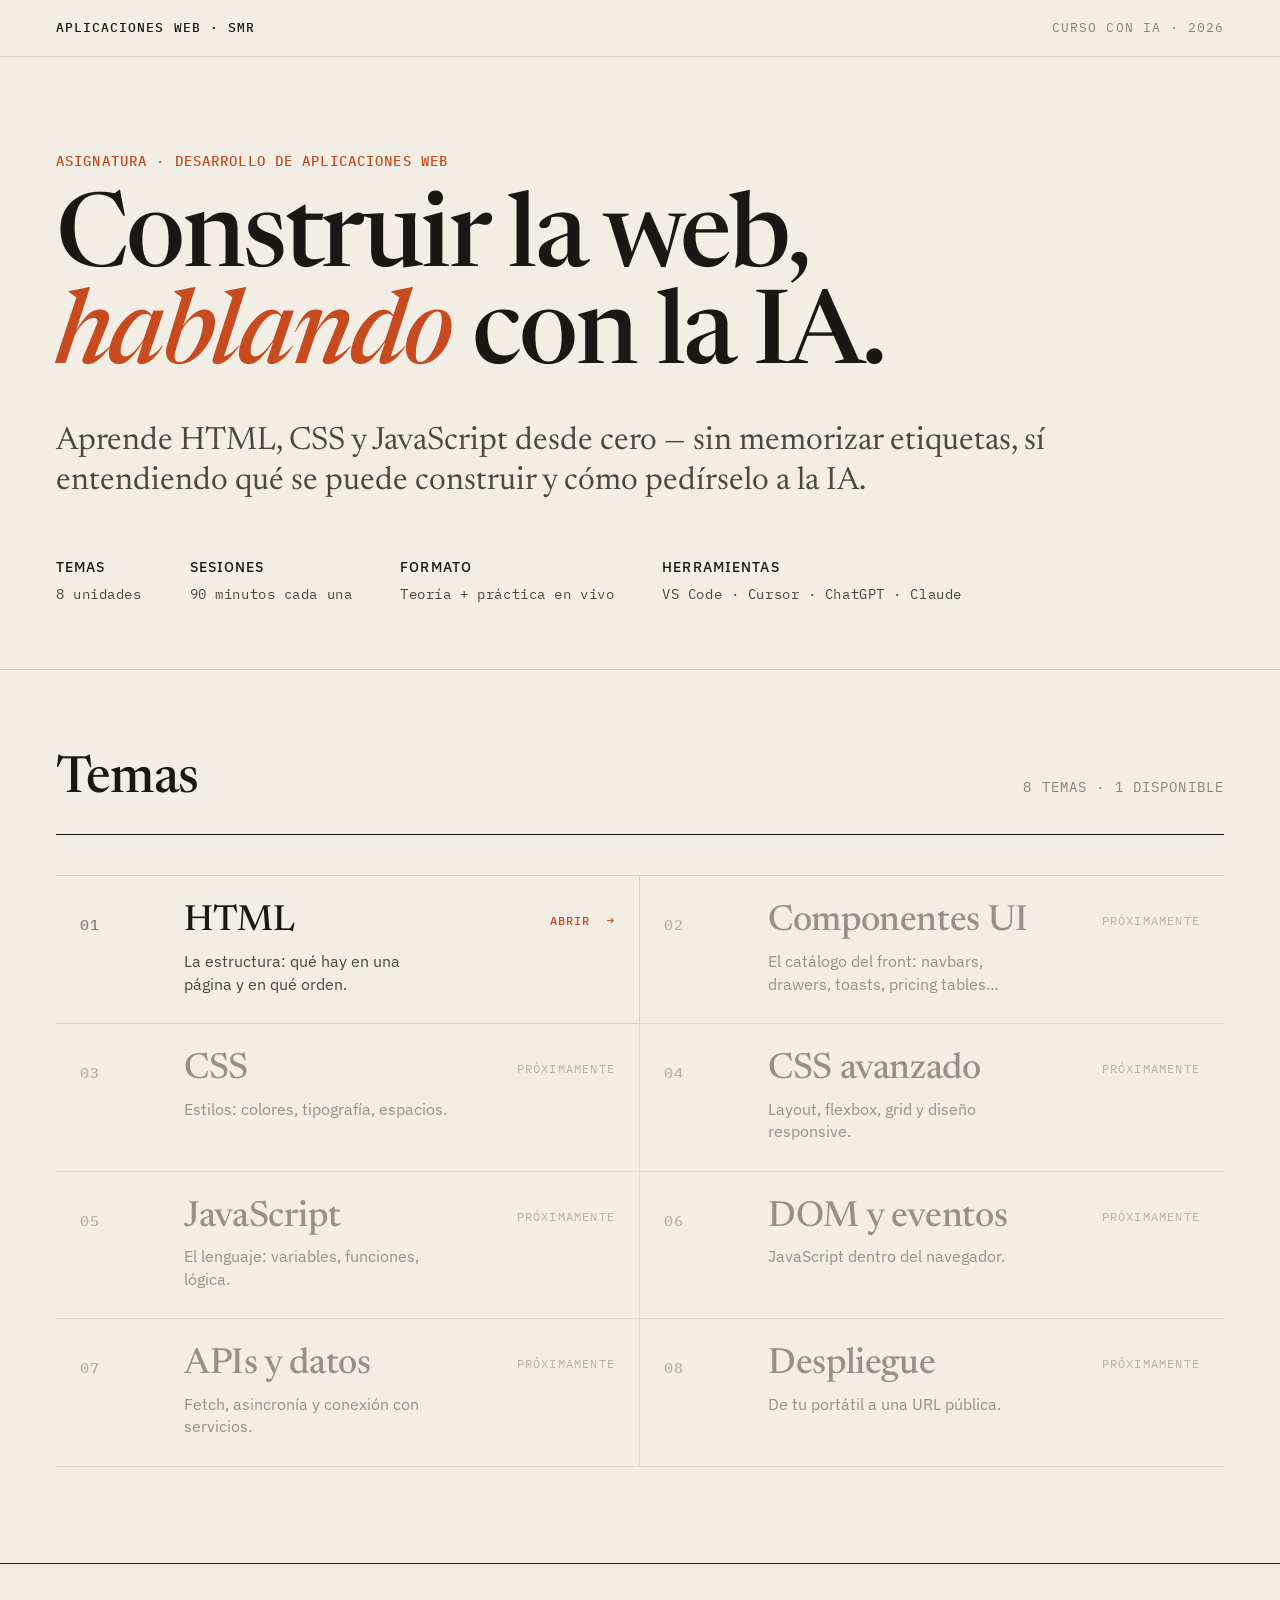
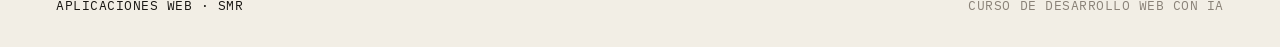
==== index.html @ 37f5042d "index.html" ====
<!DOCTYPE html>
<html lang="es">
<head>
<meta charset="UTF-8">
<meta name="viewport" content="width=device-width, initial-scale=1">
<title>Aplicaciones web · SMR — Curso con IA</title>
<link rel="preconnect" href="https://fonts.googleapis.com">
<link rel="preconnect" href="https://fonts.gstatic.com" crossorigin>
<link href="https://fonts.googleapis.com/css2?family=Newsreader:ital,opsz,wght@0,6..72,400;0,6..72,500;0,6..72,600;1,6..72,400&family=IBM+Plex+Sans:wght@300;400;500;600;700&family=IBM+Plex+Mono:wght@400;500;600&display=swap" rel="stylesheet">
<style>
  :root{
    --bg:#F2EEE5;
    --bg-2:#E8E3D6;
    --ink:#1A1814;
    --ink-2:#4A4640;
    --ink-3:#8A8278;
    --rule:#D4CFC2;
    --accent:#C84A1F;
    --accent-soft:#E8956A;
    --serif: "Newsreader", Georgia, serif;
    --sans: "IBM Plex Sans", system-ui, sans-serif;
    --mono: "IBM Plex Mono", Menlo, monospace;
  }

  *{ box-sizing:border-box; }
  html,body{ margin:0; padding:0; background: var(--bg); color: var(--ink); }
  body{ font-family: var(--sans); font-size: 18px; line-height: 1.5; }

  /* ===== Top bar ===== */
  .topbar{
    border-bottom: 1px solid var(--rule);
    padding: 18px 56px;
    display:flex; justify-content:space-between; align-items:center;
    font-family: var(--mono);
    font-size: 13px;
    text-transform: uppercase;
    letter-spacing: .08em;
    color: var(--ink-3);
  }
  .topbar .left{ color: var(--ink); font-weight: 500; }

  /* ===== Hero ===== */
  .hero{
    padding: 96px 56px 64px;
    border-bottom: 1px solid var(--rule);
    max-width: 1400px;
  }
  .hero .eyebrow{
    font-family: var(--mono);
    font-size: 14px;
    color: var(--accent);
    letter-spacing: .08em;
    text-transform: uppercase;
    margin: 0 0 24px;
    font-weight: 500;
  }
  .hero h1{
    font-family: var(--serif);
    font-weight: 500;
    font-size: clamp(56px, 8vw, 120px);
    line-height: .95;
    letter-spacing: -.025em;
    margin: 0 0 32px;
    text-wrap: balance;
  }
  .hero h1 em{ font-style: italic; color: var(--accent); font-weight: 500; }
  .hero p{
    font-family: var(--serif);
    font-size: clamp(24px, 2.5vw, 36px);
    line-height: 1.25;
    color: var(--ink-2);
    margin: 0;
    max-width: 1100px;
    font-weight: 400;
    text-wrap: pretty;
  }
  .hero .meta-line{
    margin-top: 56px;
    display:flex; gap: 48px; flex-wrap: wrap;
    font-family: var(--mono);
    font-size: 14px;
    color: var(--ink-2);
    letter-spacing: .04em;
  }
  .hero .meta-line span b{
    display:block;
    font-family: var(--sans);
    color: var(--ink);
    font-weight: 500;
    font-size: 14px;
    text-transform: uppercase;
    letter-spacing: .08em;
    margin-bottom: 6px;
  }

  /* ===== Section heading ===== */
  .section{
    padding: 72px 56px 96px;
  }
  .section-head{
    display:flex; justify-content:space-between; align-items:baseline;
    border-bottom: 1px solid var(--ink);
    padding-bottom: 16px;
    margin-bottom: 40px;
  }
  .section-head h2{
    font-family: var(--serif);
    font-size: clamp(36px, 4vw, 56px);
    margin: 0;
    font-weight: 500;
    letter-spacing: -.015em;
  }
  .section-head .count{
    font-family: var(--mono);
    font-size: 14px;
    color: var(--ink-3);
    text-transform: uppercase;
    letter-spacing: .08em;
  }

  /* ===== Tema grid ===== */
  .temas{
    display:grid;
    grid-template-columns: repeat(2, 1fr);
    gap: 0;
    border-top: 1px solid var(--rule);
  }
  @media (max-width: 720px){
    .temas{ grid-template-columns: 1fr; }
  }
  .tema{
    display: grid;
    grid-template-columns: 80px 1fr 140px;
    gap: 24px;
    align-items: baseline;
    padding: 28px 24px;
    border-bottom: 1px solid var(--rule);
    border-right: 1px solid var(--rule);
    color: var(--ink);
    text-decoration: none;
    transition: background .15s ease;
    position: relative;
  }
  .tema:nth-child(2n){ border-right: none; }
  @media (max-width: 720px){
    .tema:nth-child(2n){ border-right: none; }
    .tema{ border-right: none; }
  }

  .tema .num{
    font-family: var(--mono);
    font-size: 15px;
    color: var(--ink-3);
    letter-spacing: .04em;
    font-weight: 500;
  }
  .tema .body .name{
    font-family: var(--serif);
    font-size: 36px;
    line-height: 1.05;
    color: var(--ink);
    font-weight: 500;
    letter-spacing: -.01em;
    margin: 0 0 8px;
    display: block;
  }
  .tema .body .desc{
    font-family: var(--sans);
    font-size: 16px;
    color: var(--ink-2);
    line-height: 1.4;
    margin: 0;
  }
  .tema .status{
    font-family: var(--mono);
    font-size: 12px;
    text-transform: uppercase;
    letter-spacing: .1em;
    color: var(--ink-3);
    text-align: right;
    align-self: start;
    padding-top: 8px;
  }

  /* Available tema */
  .tema.ready{ background: var(--bg); cursor: pointer; }
  .tema.ready:hover{ background: var(--ink); color: var(--bg); }
  .tema.ready:hover .num{ color: var(--accent-soft); }
  .tema.ready:hover .body .name{ color: var(--bg); }
  .tema.ready:hover .body .desc{ color: #C9C2B4; }
  .tema.ready:hover .status{ color: var(--accent-soft); }
  .tema.ready:hover .arrow{ color: var(--accent-soft); transform: translateX(4px); }
  .tema.ready .status{ color: var(--accent); font-weight: 500; }
  .tema.ready .arrow{
    display: inline-block;
    margin-left: 8px;
    font-family: var(--mono);
    transition: transform .15s ease, color .15s ease;
  }

  /* Upcoming tema */
  .tema.upcoming{ opacity: .55; cursor: default; }
  .tema.upcoming .body .name{ color: var(--ink-2); }

  /* ===== Foot ===== */
  footer.foot{
    border-top: 1px solid var(--ink);
    padding: 32px 56px;
    display:flex; justify-content:space-between; align-items:center;
    font-family: var(--mono);
    font-size: 13px;
    color: var(--ink-3);
    letter-spacing: .04em;
    text-transform: uppercase;
  }
  footer.foot .left{ color: var(--ink); }

  @media (max-width: 720px){
    .topbar, .hero, .section, footer.foot{ padding-left: 24px; padding-right: 24px; }
    .hero{ padding-top: 56px; }
    .tema{ grid-template-columns: 56px 1fr; padding: 22px 16px; }
    .tema .status{ grid-column: 1 / -1; text-align: left; padding-top: 4px; padding-left: 80px; }
  }
</style>
</head>
<body>

<div class="topbar">
  <span class="left">Aplicaciones web · SMR</span>
  <span>Curso con IA · 2026</span>
</div>

<section class="hero">
  <p class="eyebrow">Asignatura · Desarrollo de aplicaciones web</p>
  <h1>Construir la web,<br><em>hablando</em> con la IA.</h1>
  <p>Aprende HTML, CSS y JavaScript desde cero — sin memorizar etiquetas, sí entendiendo qué se puede construir y cómo pedírselo a la IA.</p>
  <div class="meta-line">
    <span><b>Temas</b>8 unidades</span>
    <span><b>Sesiones</b>90 minutos cada una</span>
    <span><b>Formato</b>Teoría + práctica en vivo</span>
    <span><b>Herramientas</b>VS Code · Cursor · ChatGPT · Claude</span>
  </div>
</section>

<section class="section">
  <div class="section-head">
    <h2>Temas</h2>
    <span class="count">8 temas · 1 disponible</span>
  </div>

  <div class="temas">

    <a class="tema ready" href="Tema%201%20-%20HTML.html">
      <span class="num">01</span>
      <div class="body">
        <span class="name">HTML</span>
        <p class="desc">La estructura: qué hay en una página y en qué orden.</p>
      </div>
      <span class="status">Abrir <span class="arrow">→</span></span>
    </a>

    <div class="tema upcoming">
      <span class="num">02</span>
      <div class="body">
        <span class="name">Componentes UI</span>
        <p class="desc">El catálogo del front: navbars, drawers, toasts, pricing tables…</p>
      </div>
      <span class="status">Próximamente</span>
    </div>

    <div class="tema upcoming">
      <span class="num">03</span>
      <div class="body">
        <span class="name">CSS</span>
        <p class="desc">Estilos: colores, tipografía, espacios.</p>
      </div>
      <span class="status">Próximamente</span>
    </div>

    <div class="tema upcoming">
      <span class="num">04</span>
      <div class="body">
        <span class="name">CSS avanzado</span>
        <p class="desc">Layout, flexbox, grid y diseño responsive.</p>
      </div>
      <span class="status">Próximamente</span>
    </div>

    <div class="tema upcoming">
      <span class="num">05</span>
      <div class="body">
        <span class="name">JavaScript</span>
        <p class="desc">El lenguaje: variables, funciones, lógica.</p>
      </div>
      <span class="status">Próximamente</span>
    </div>

    <div class="tema upcoming">
      <span class="num">06</span>
      <div class="body">
        <span class="name">DOM y eventos</span>
        <p class="desc">JavaScript dentro del navegador.</p>
      </div>
      <span class="status">Próximamente</span>
    </div>

    <div class="tema upcoming">
      <span class="num">07</span>
      <div class="body">
        <span class="name">APIs y datos</span>
        <p class="desc">Fetch, asincronía y conexión con servicios.</p>
      </div>
      <span class="status">Próximamente</span>
    </div>

    <div class="tema upcoming">
      <span class="num">08</span>
      <div class="body">
        <span class="name">Despliegue</span>
        <p class="desc">De tu portátil a una URL pública.</p>
      </div>
      <span class="status">Próximamente</span>
    </div>

  </div>
</section>

<footer class="foot">
  <span class="left">Aplicaciones web · SMR</span>
  <span>Curso de desarrollo web con IA</span>
</footer>

</body>
</html>
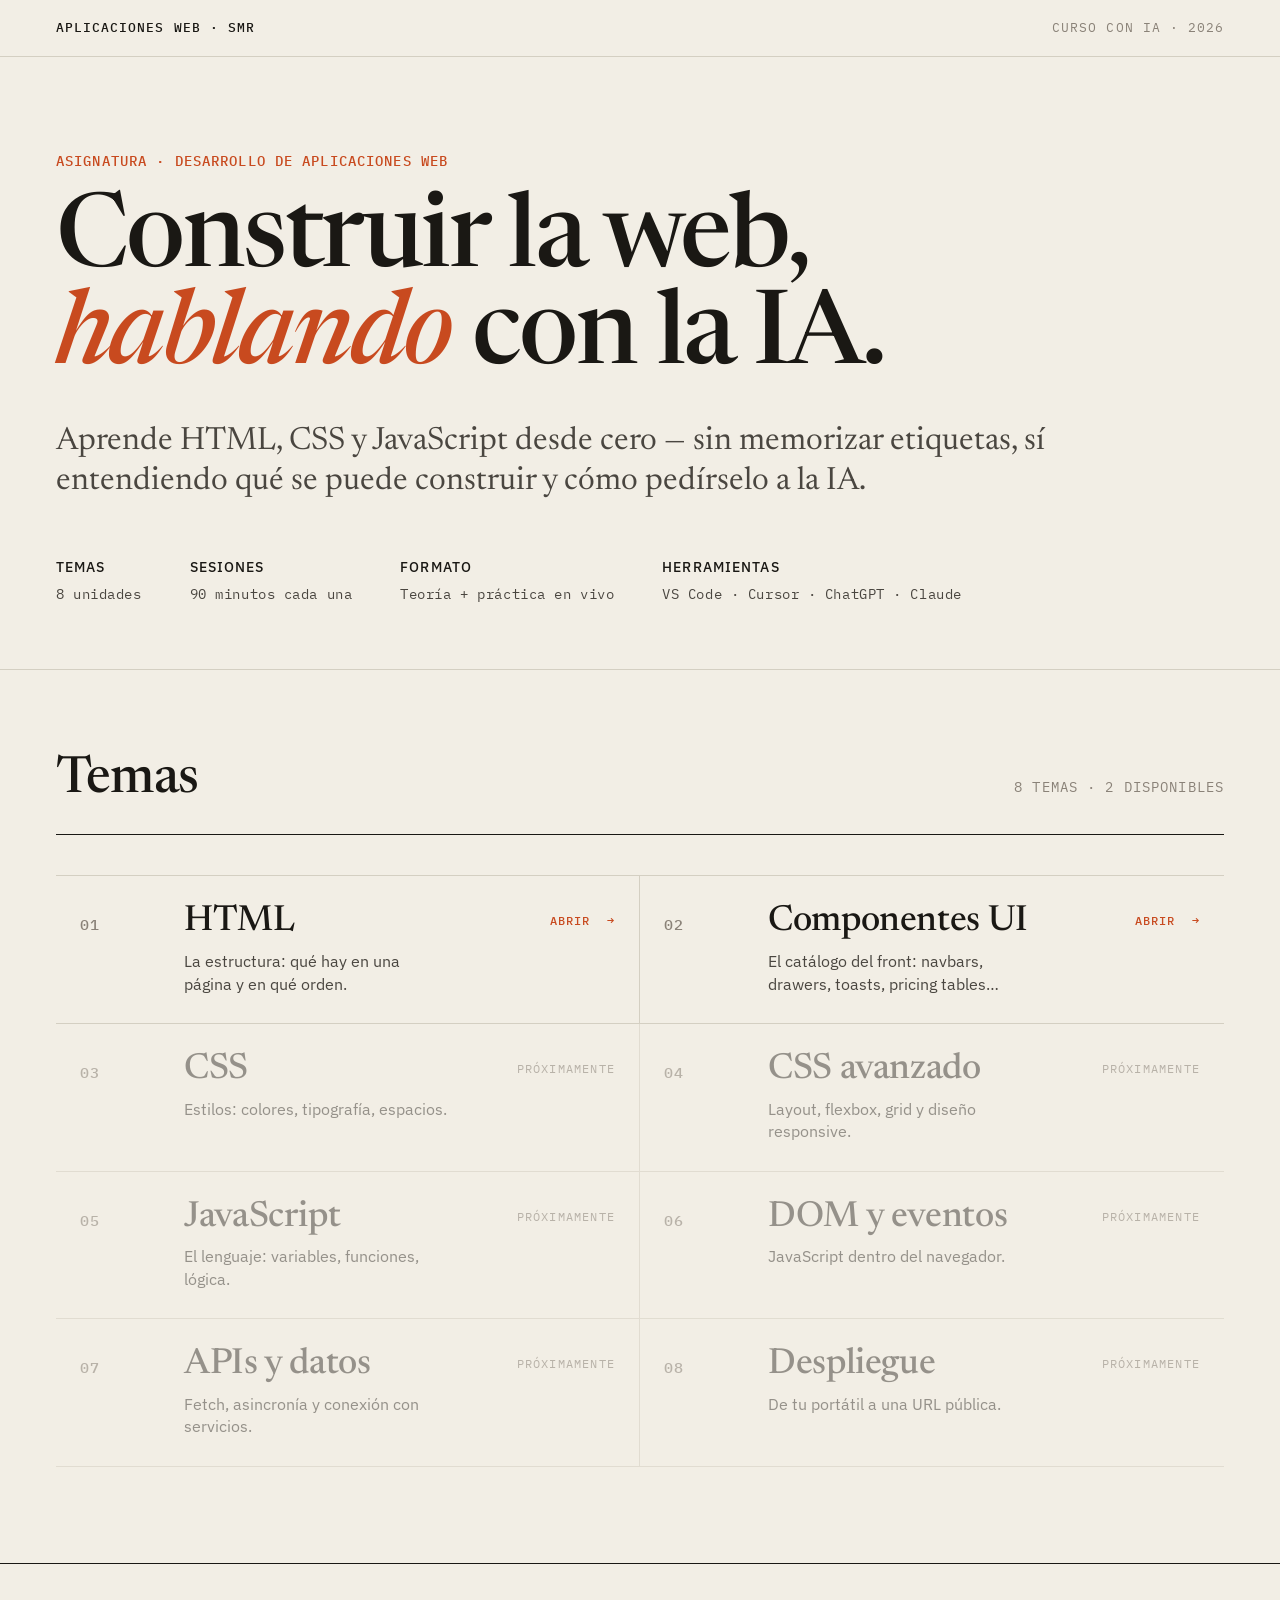
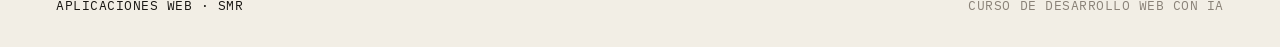
==== commit 6c737dd4: "Tema 2" ====
--- a/index.html
+++ b/index.html
@@ -245,7 +245,7 @@
 <section class="section">
   <div class="section-head">
     <h2>Temas</h2>
-    <span class="count">8 temas · 1 disponible</span>
+    <span class="count">8 temas · 2 disponibles</span>
   </div>
 
   <div class="temas">
@@ -259,14 +259,14 @@
       <span class="status">Abrir <span class="arrow">→</span></span>
     </a>
 
-    <div class="tema upcoming">
+    <a class="tema ready" href="Tema%202%20-%20Componentes%20UI.html">
       <span class="num">02</span>
       <div class="body">
         <span class="name">Componentes UI</span>
         <p class="desc">El catálogo del front: navbars, drawers, toasts, pricing tables…</p>
       </div>
-      <span class="status">Próximamente</span>
-    </div>
+      <span class="status">Abrir <span class="arrow">→</span></span>
+    </a>
 
     <div class="tema upcoming">
       <span class="num">03</span>
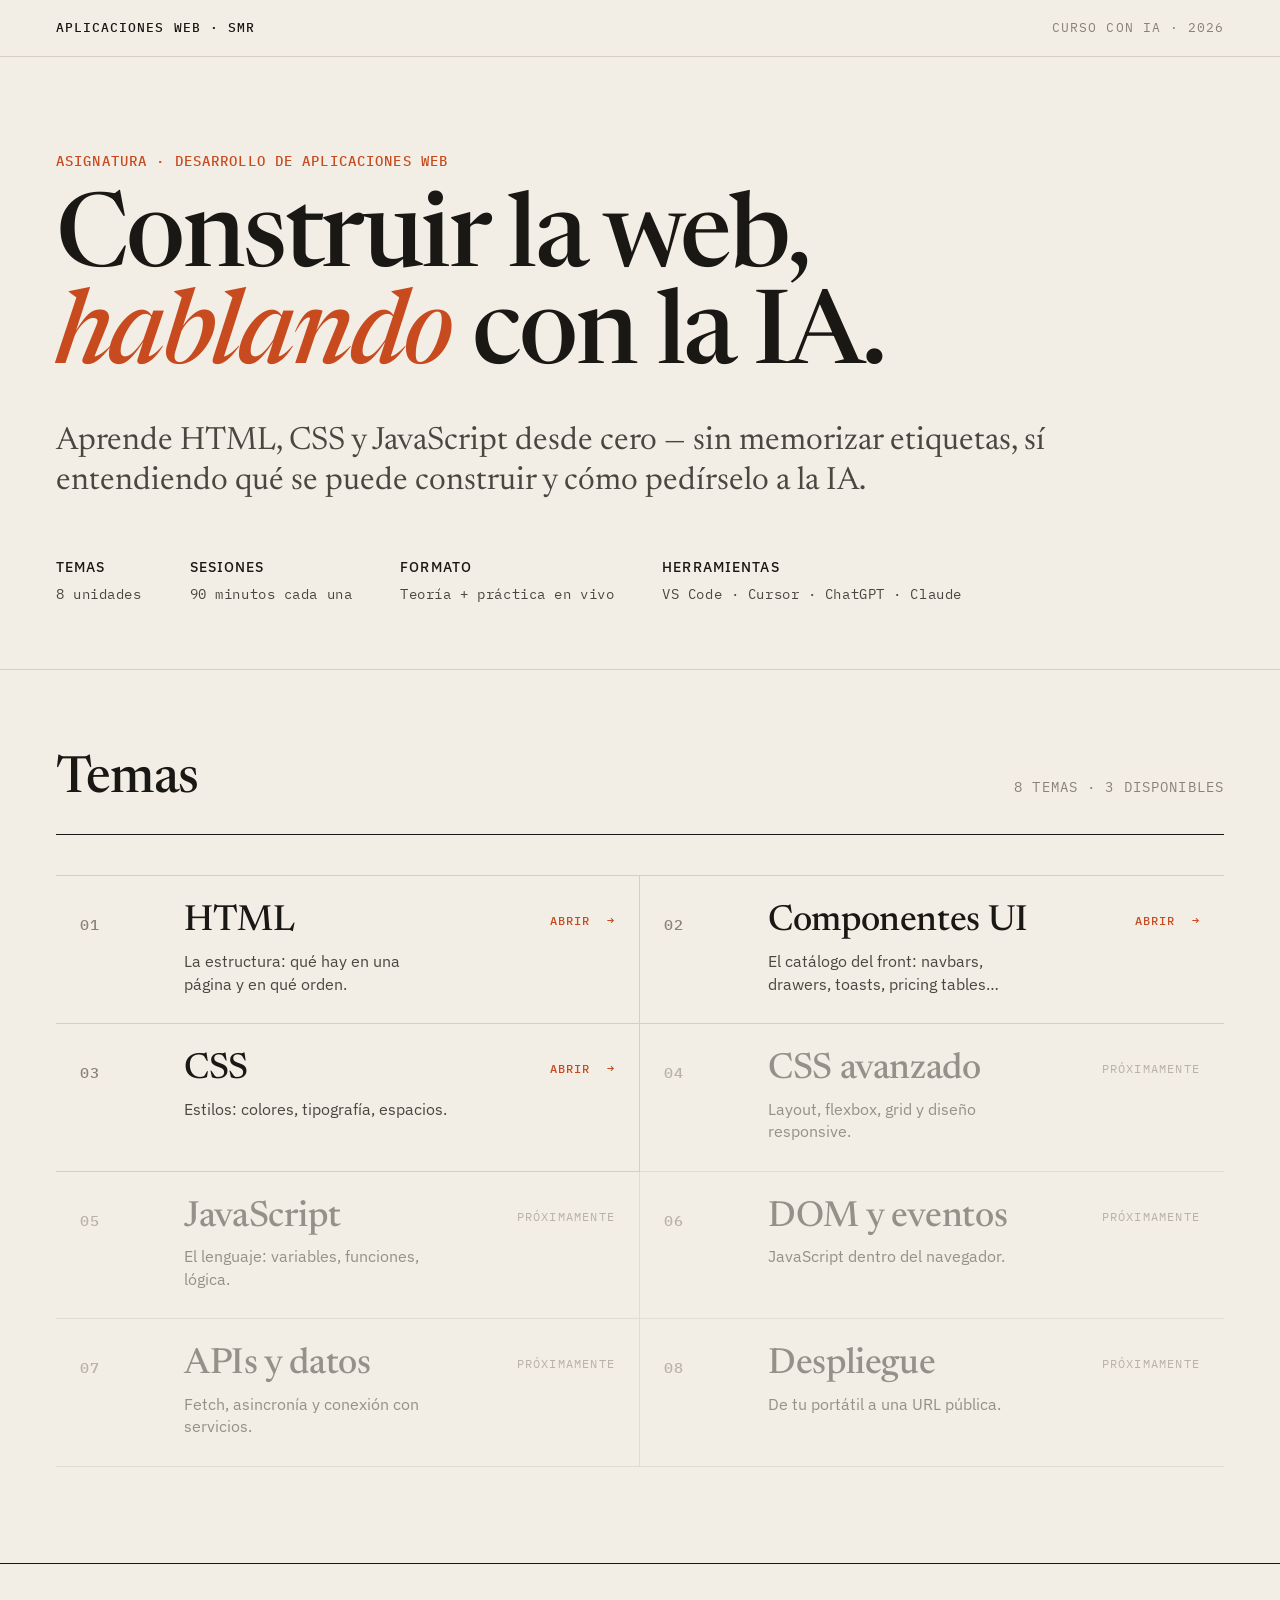
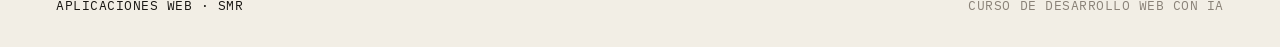
==== commit 2ec58890: "Tema 3" ====
--- a/index.html
+++ b/index.html
@@ -245,7 +245,7 @@
 <section class="section">
   <div class="section-head">
     <h2>Temas</h2>
-    <span class="count">8 temas · 2 disponibles</span>
+    <span class="count">8 temas · 3 disponibles</span>
   </div>
 
   <div class="temas">
@@ -268,14 +268,14 @@
       <span class="status">Abrir <span class="arrow">→</span></span>
     </a>
 
-    <div class="tema upcoming">
+    <a class="tema ready" href="Tema%203%20-%20CSS.html">
       <span class="num">03</span>
       <div class="body">
         <span class="name">CSS</span>
         <p class="desc">Estilos: colores, tipografía, espacios.</p>
       </div>
-      <span class="status">Próximamente</span>
-    </div>
+      <span class="status">Abrir <span class="arrow">→</span></span>
+    </a>
 
     <div class="tema upcoming">
       <span class="num">04</span>
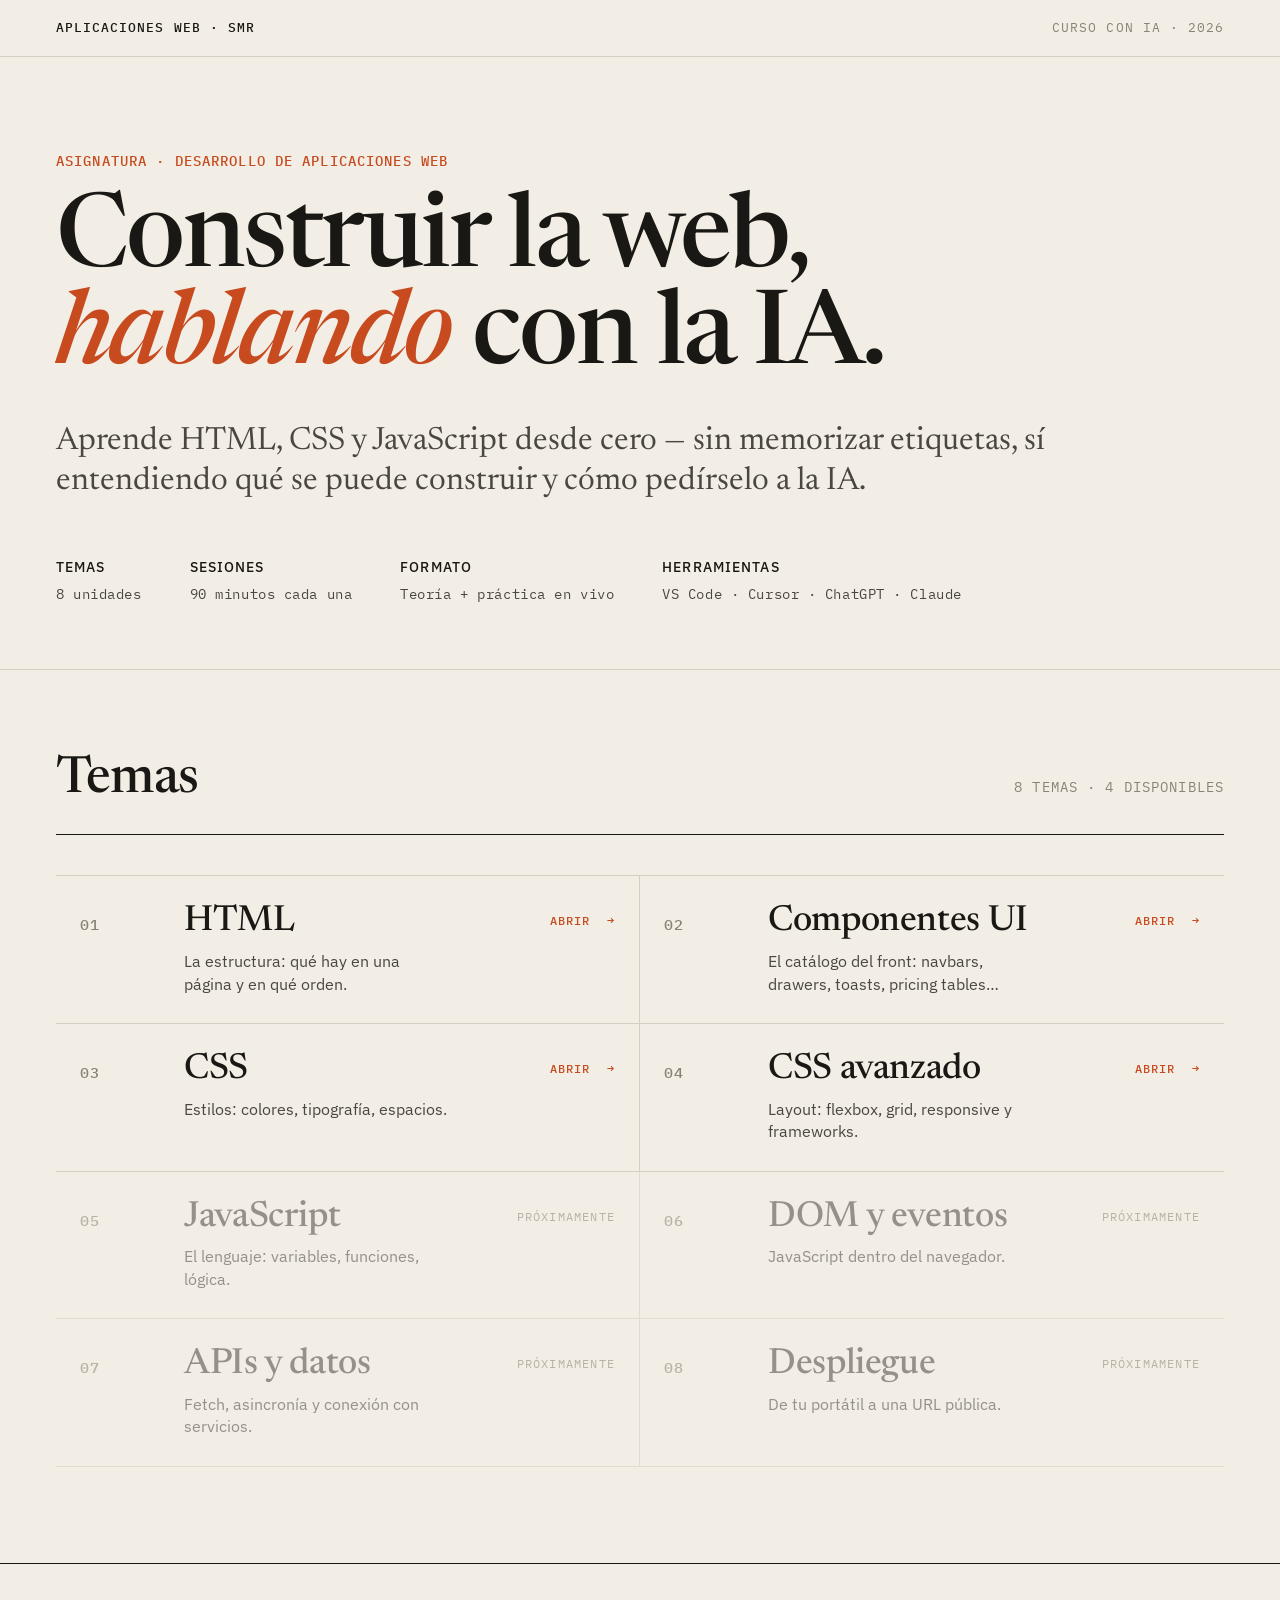
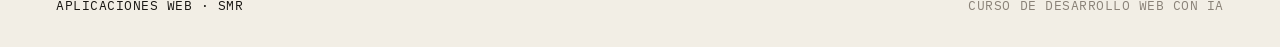
==== commit b4ea538d: "Better UI, back butto </>" ====
--- a/index.html
+++ b/index.html
@@ -245,7 +245,7 @@
 <section class="section">
   <div class="section-head">
     <h2>Temas</h2>
-    <span class="count">8 temas · 3 disponibles</span>
+    <span class="count">8 temas · 4 disponibles</span>
   </div>
 
   <div class="temas">
@@ -277,14 +277,14 @@
       <span class="status">Abrir <span class="arrow">→</span></span>
     </a>
 
-    <div class="tema upcoming">
+    <a class="tema ready" href="Tema%204%20-%20CSS%20avanzado.html">
       <span class="num">04</span>
       <div class="body">
         <span class="name">CSS avanzado</span>
-        <p class="desc">Layout, flexbox, grid y diseño responsive.</p>
-      </div>
-      <span class="status">Próximamente</span>
-    </div>
+        <p class="desc">Layout: flexbox, grid, responsive y frameworks.</p>
+      </div>
+      <span class="status">Abrir <span class="arrow">→</span></span>
+    </a>
 
     <div class="tema upcoming">
       <span class="num">05</span>
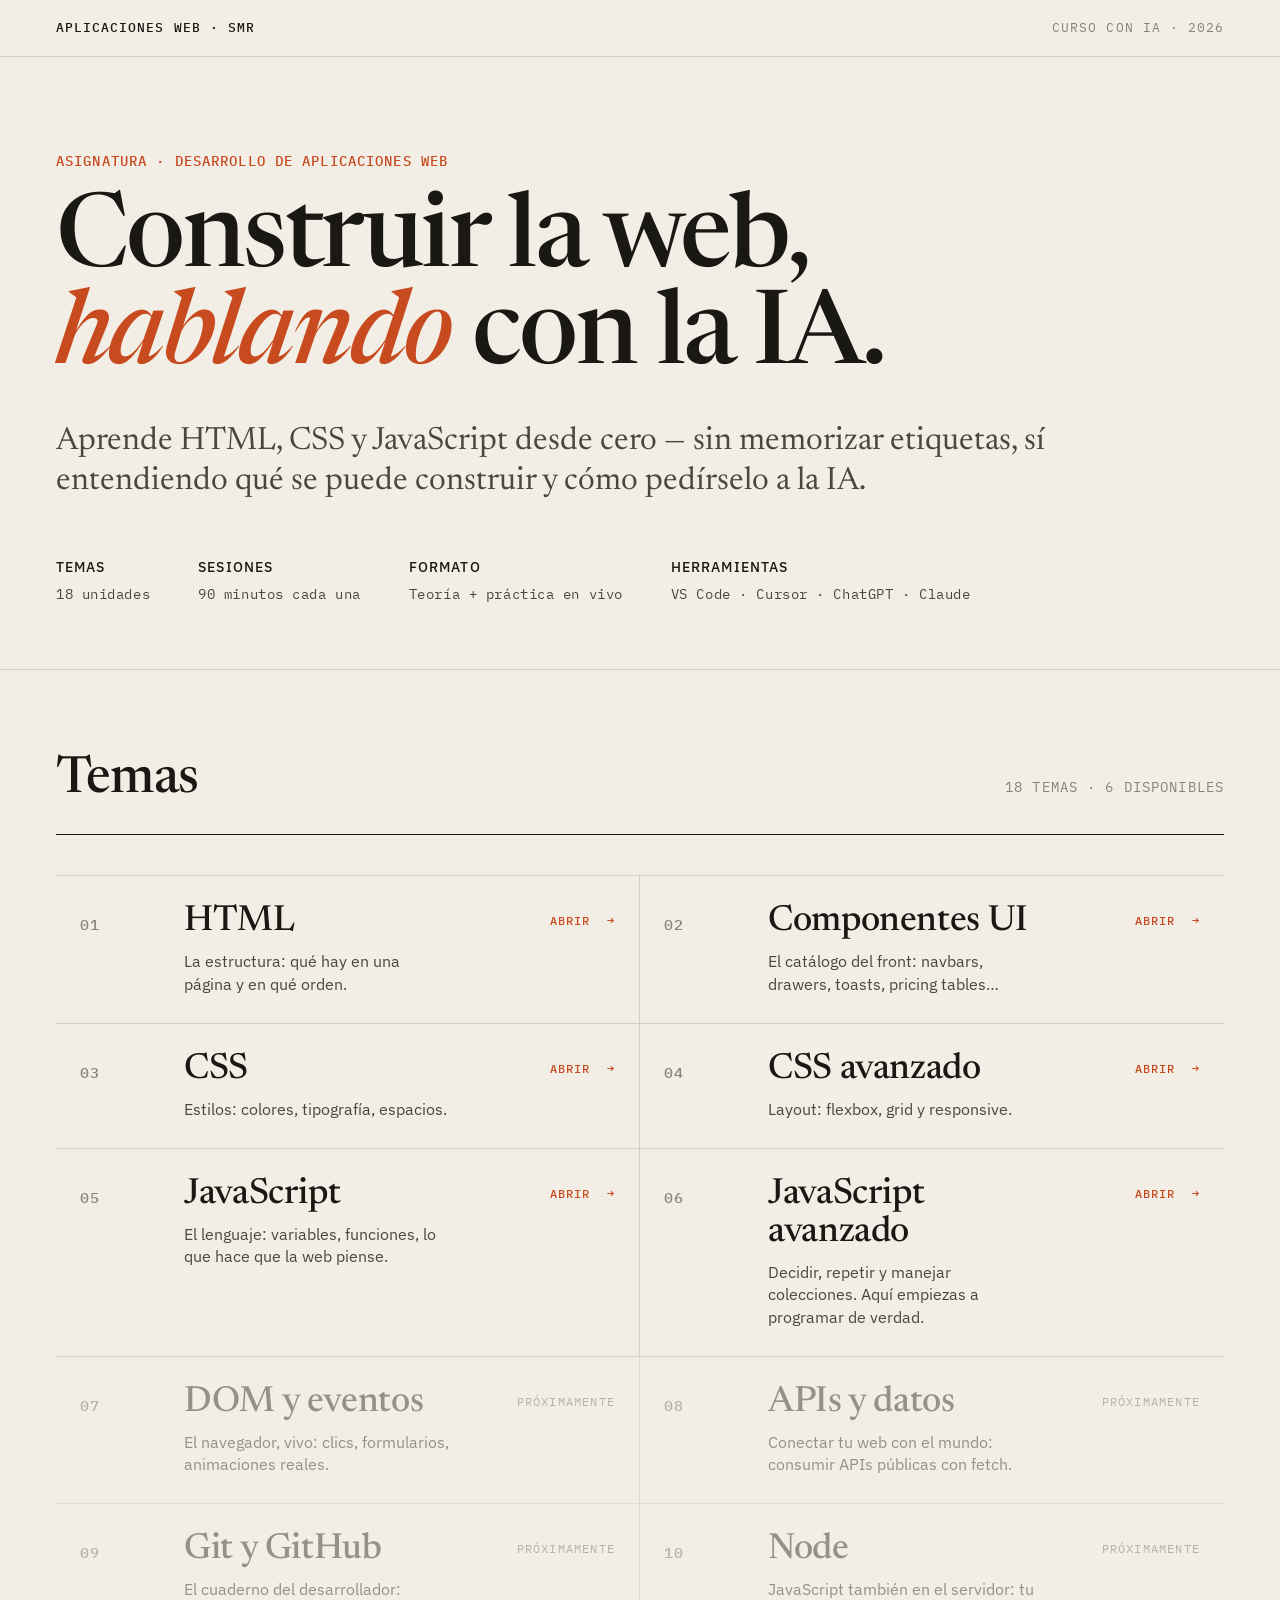
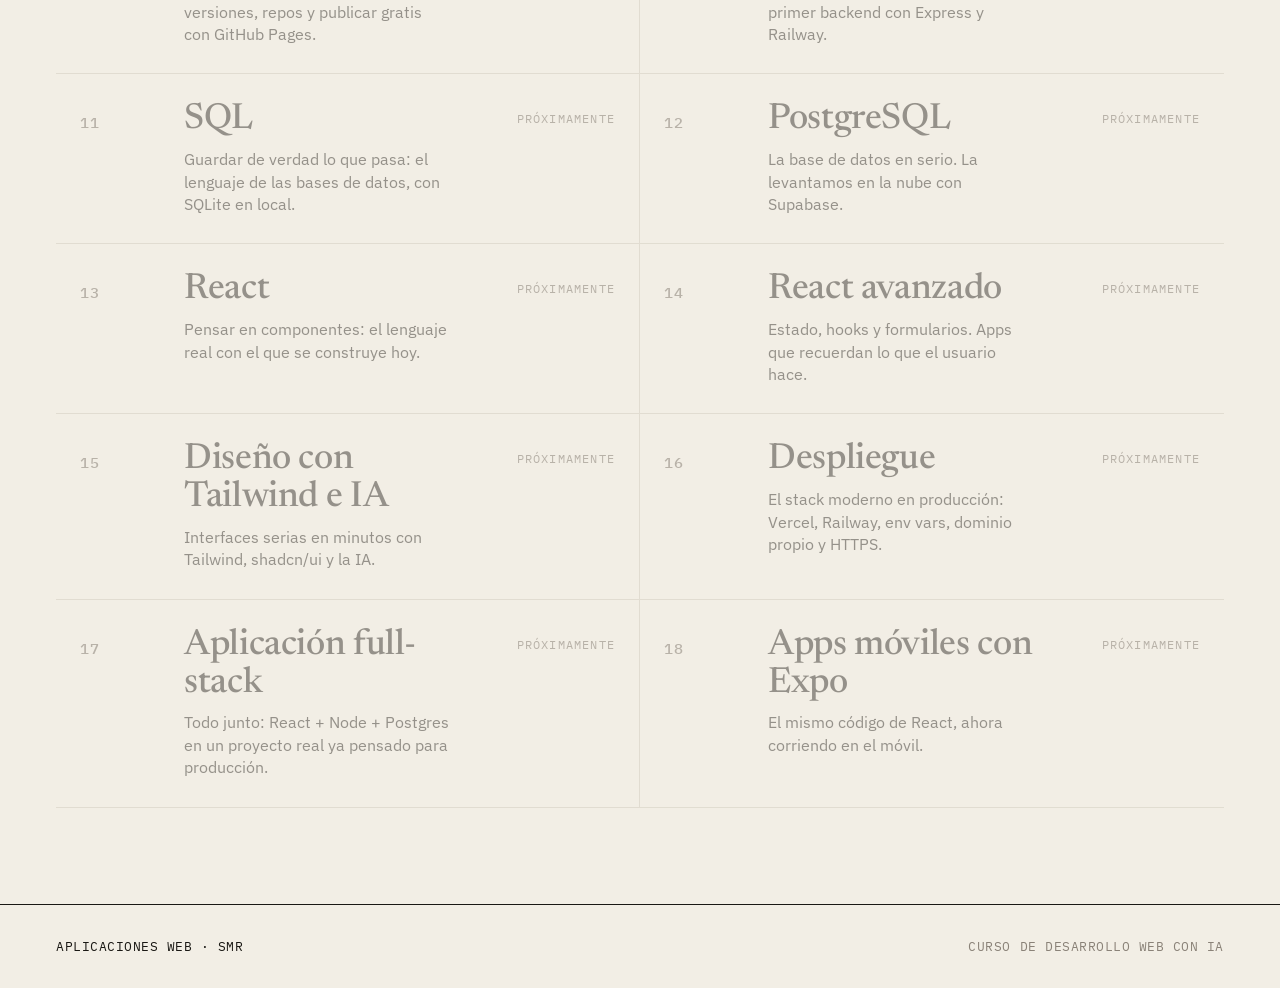
==== commit 29a2ea2a: "Draft Tema 5 & 6" ====
--- a/index.html
+++ b/index.html
@@ -235,7 +235,7 @@
   <h1>Construir la web,<br><em>hablando</em> con la IA.</h1>
   <p>Aprende HTML, CSS y JavaScript desde cero — sin memorizar etiquetas, sí entendiendo qué se puede construir y cómo pedírselo a la IA.</p>
   <div class="meta-line">
-    <span><b>Temas</b>8 unidades</span>
+    <span><b>Temas</b>18 unidades</span>
     <span><b>Sesiones</b>90 minutos cada una</span>
     <span><b>Formato</b>Teoría + práctica en vivo</span>
     <span><b>Herramientas</b>VS Code · Cursor · ChatGPT · Claude</span>
@@ -245,7 +245,7 @@
 <section class="section">
   <div class="section-head">
     <h2>Temas</h2>
-    <span class="count">8 temas · 4 disponibles</span>
+    <span class="count">18 temas · 6 disponibles</span>
   </div>
 
   <div class="temas">
@@ -281,43 +281,133 @@
       <span class="num">04</span>
       <div class="body">
         <span class="name">CSS avanzado</span>
-        <p class="desc">Layout: flexbox, grid, responsive y frameworks.</p>
-      </div>
-      <span class="status">Abrir <span class="arrow">→</span></span>
-    </a>
-
-    <div class="tema upcoming">
+        <p class="desc">Layout: flexbox, grid y responsive.</p>
+      </div>
+      <span class="status">Abrir <span class="arrow">→</span></span>
+    </a>
+
+    <a class="tema ready" href="Tema%205%20-%20JavaScript.html">
       <span class="num">05</span>
       <div class="body">
         <span class="name">JavaScript</span>
-        <p class="desc">El lenguaje: variables, funciones, lógica.</p>
-      </div>
-      <span class="status">Próximamente</span>
-    </div>
-
-    <div class="tema upcoming">
+        <p class="desc">El lenguaje: variables, funciones, lo que hace que la web piense.</p>
+      </div>
+      <span class="status">Abrir <span class="arrow">→</span></span>
+    </a>
+
+    <a class="tema ready" href="Tema%206%20-%20JavaScript%20avanzado.html">
       <span class="num">06</span>
       <div class="body">
+        <span class="name">JavaScript avanzado</span>
+        <p class="desc">Decidir, repetir y manejar colecciones. Aquí empiezas a programar de verdad.</p>
+      </div>
+      <span class="status">Abrir <span class="arrow">→</span></span>
+    </a>
+
+    <div class="tema upcoming">
+      <span class="num">07</span>
+      <div class="body">
         <span class="name">DOM y eventos</span>
-        <p class="desc">JavaScript dentro del navegador.</p>
-      </div>
-      <span class="status">Próximamente</span>
-    </div>
-
-    <div class="tema upcoming">
-      <span class="num">07</span>
+        <p class="desc">El navegador, vivo: clics, formularios, animaciones reales.</p>
+      </div>
+      <span class="status">Próximamente</span>
+    </div>
+
+    <div class="tema upcoming">
+      <span class="num">08</span>
       <div class="body">
         <span class="name">APIs y datos</span>
-        <p class="desc">Fetch, asincronía y conexión con servicios.</p>
-      </div>
-      <span class="status">Próximamente</span>
-    </div>
-
-    <div class="tema upcoming">
-      <span class="num">08</span>
+        <p class="desc">Conectar tu web con el mundo: consumir APIs públicas con fetch.</p>
+      </div>
+      <span class="status">Próximamente</span>
+    </div>
+
+    <div class="tema upcoming">
+      <span class="num">09</span>
+      <div class="body">
+        <span class="name">Git y GitHub</span>
+        <p class="desc">El cuaderno del desarrollador: versiones, repos y publicar gratis con GitHub Pages.</p>
+      </div>
+      <span class="status">Próximamente</span>
+    </div>
+
+    <div class="tema upcoming">
+      <span class="num">10</span>
+      <div class="body">
+        <span class="name">Node</span>
+        <p class="desc">JavaScript también en el servidor: tu primer backend con Express y Railway.</p>
+      </div>
+      <span class="status">Próximamente</span>
+    </div>
+
+    <div class="tema upcoming">
+      <span class="num">11</span>
+      <div class="body">
+        <span class="name">SQL</span>
+        <p class="desc">Guardar de verdad lo que pasa: el lenguaje de las bases de datos, con SQLite en local.</p>
+      </div>
+      <span class="status">Próximamente</span>
+    </div>
+
+    <div class="tema upcoming">
+      <span class="num">12</span>
+      <div class="body">
+        <span class="name">PostgreSQL</span>
+        <p class="desc">La base de datos en serio. La levantamos en la nube con Supabase.</p>
+      </div>
+      <span class="status">Próximamente</span>
+    </div>
+
+    <div class="tema upcoming">
+      <span class="num">13</span>
+      <div class="body">
+        <span class="name">React</span>
+        <p class="desc">Pensar en componentes: el lenguaje real con el que se construye hoy.</p>
+      </div>
+      <span class="status">Próximamente</span>
+    </div>
+
+    <div class="tema upcoming">
+      <span class="num">14</span>
+      <div class="body">
+        <span class="name">React avanzado</span>
+        <p class="desc">Estado, hooks y formularios. Apps que recuerdan lo que el usuario hace.</p>
+      </div>
+      <span class="status">Próximamente</span>
+    </div>
+
+    <div class="tema upcoming">
+      <span class="num">15</span>
+      <div class="body">
+        <span class="name">Diseño con Tailwind e IA</span>
+        <p class="desc">Interfaces serias en minutos con Tailwind, shadcn/ui y la IA.</p>
+      </div>
+      <span class="status">Próximamente</span>
+    </div>
+
+    <div class="tema upcoming">
+      <span class="num">16</span>
       <div class="body">
         <span class="name">Despliegue</span>
-        <p class="desc">De tu portátil a una URL pública.</p>
+        <p class="desc">El stack moderno en producción: Vercel, Railway, env vars, dominio propio y HTTPS.</p>
+      </div>
+      <span class="status">Próximamente</span>
+    </div>
+
+    <div class="tema upcoming">
+      <span class="num">17</span>
+      <div class="body">
+        <span class="name">Aplicación full-stack</span>
+        <p class="desc">Todo junto: React + Node + Postgres en un proyecto real ya pensado para producción.</p>
+      </div>
+      <span class="status">Próximamente</span>
+    </div>
+
+    <div class="tema upcoming">
+      <span class="num">18</span>
+      <div class="body">
+        <span class="name">Apps móviles con Expo</span>
+        <p class="desc">El mismo código de React, ahora corriendo en el móvil.</p>
       </div>
       <span class="status">Próximamente</span>
     </div>
